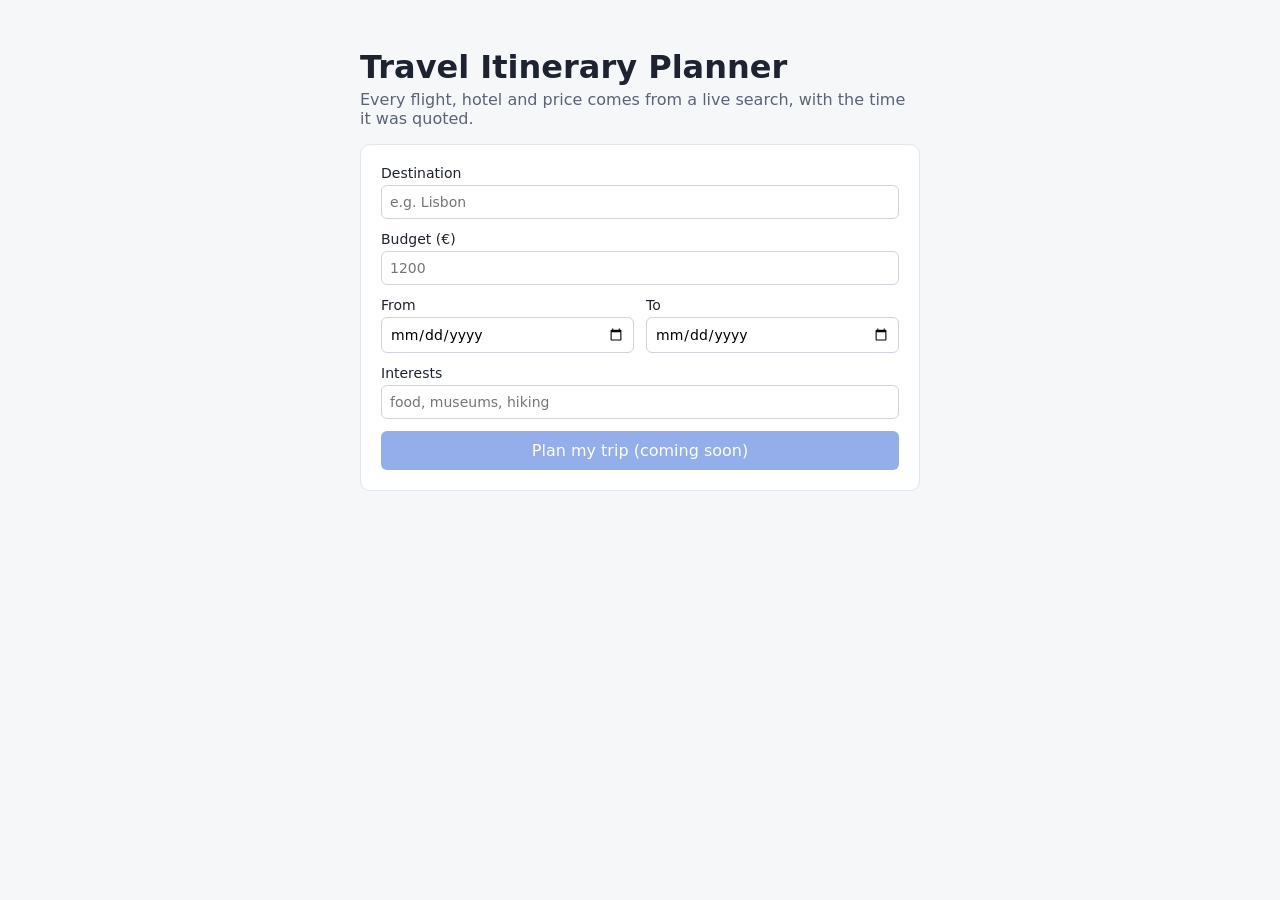
==== frontend/index.html @ 6fda4acf "Project skeleton" ====
<!doctype html>
<!-- The page the user sees: a form for budget, dates and interests, and (later) the itinerary with each item's source and quote time. -->
<html lang="en">
<head>
  <meta charset="utf-8">
  <meta name="viewport" content="width=device-width, initial-scale=1">
  <title>Travel Itinerary Planner</title>
  <link rel="stylesheet" href="style.css">
</head>
<body>
  <main>
    <h1>Travel Itinerary Planner</h1>
    <p class="sub">Every flight, hotel and price comes from a live search, with the time it was quoted.</p>

    <form id="trip-form">
      <label>Destination <input name="destination" placeholder="e.g. Lisbon"></label>
      <label>Budget (€) <input name="budget" type="number" min="0" placeholder="1200"></label>
      <div class="row">
        <label>From <input name="start" type="date"></label>
        <label>To <input name="end" type="date"></label>
      </div>
      <label>Interests <input name="interests" placeholder="food, museums, hiking"></label>
      <button type="submit" disabled>Plan my trip (coming soon)</button>
    </form>

    <section id="itinerary"></section>
  </main>
  <script src="app.js"></script>
</body>
</html>
---- frontend/style.css ----
/* Styles for the planner page. */
body { font-family: system-ui, sans-serif; background: #f6f7f9; color: #1d2330; margin: 0; }
main { max-width: 560px; margin: 48px auto; padding: 0 16px; }
h1 { margin-bottom: 4px; }
.sub { color: #5a6475; margin-top: 0; }
form { display: grid; gap: 12px; background: #fff; padding: 20px; border-radius: 10px; border: 1px solid #e3e6eb; }
label { display: grid; gap: 4px; font-size: 14px; }
input { padding: 8px; border: 1px solid #cfd4dc; border-radius: 6px; font: inherit; }
.row { display: grid; grid-template-columns: 1fr 1fr; gap: 12px; }
button { padding: 10px; border: 0; border-radius: 6px; background: #2b5fd9; color: #fff; font: inherit; }
button:disabled { opacity: .5; }
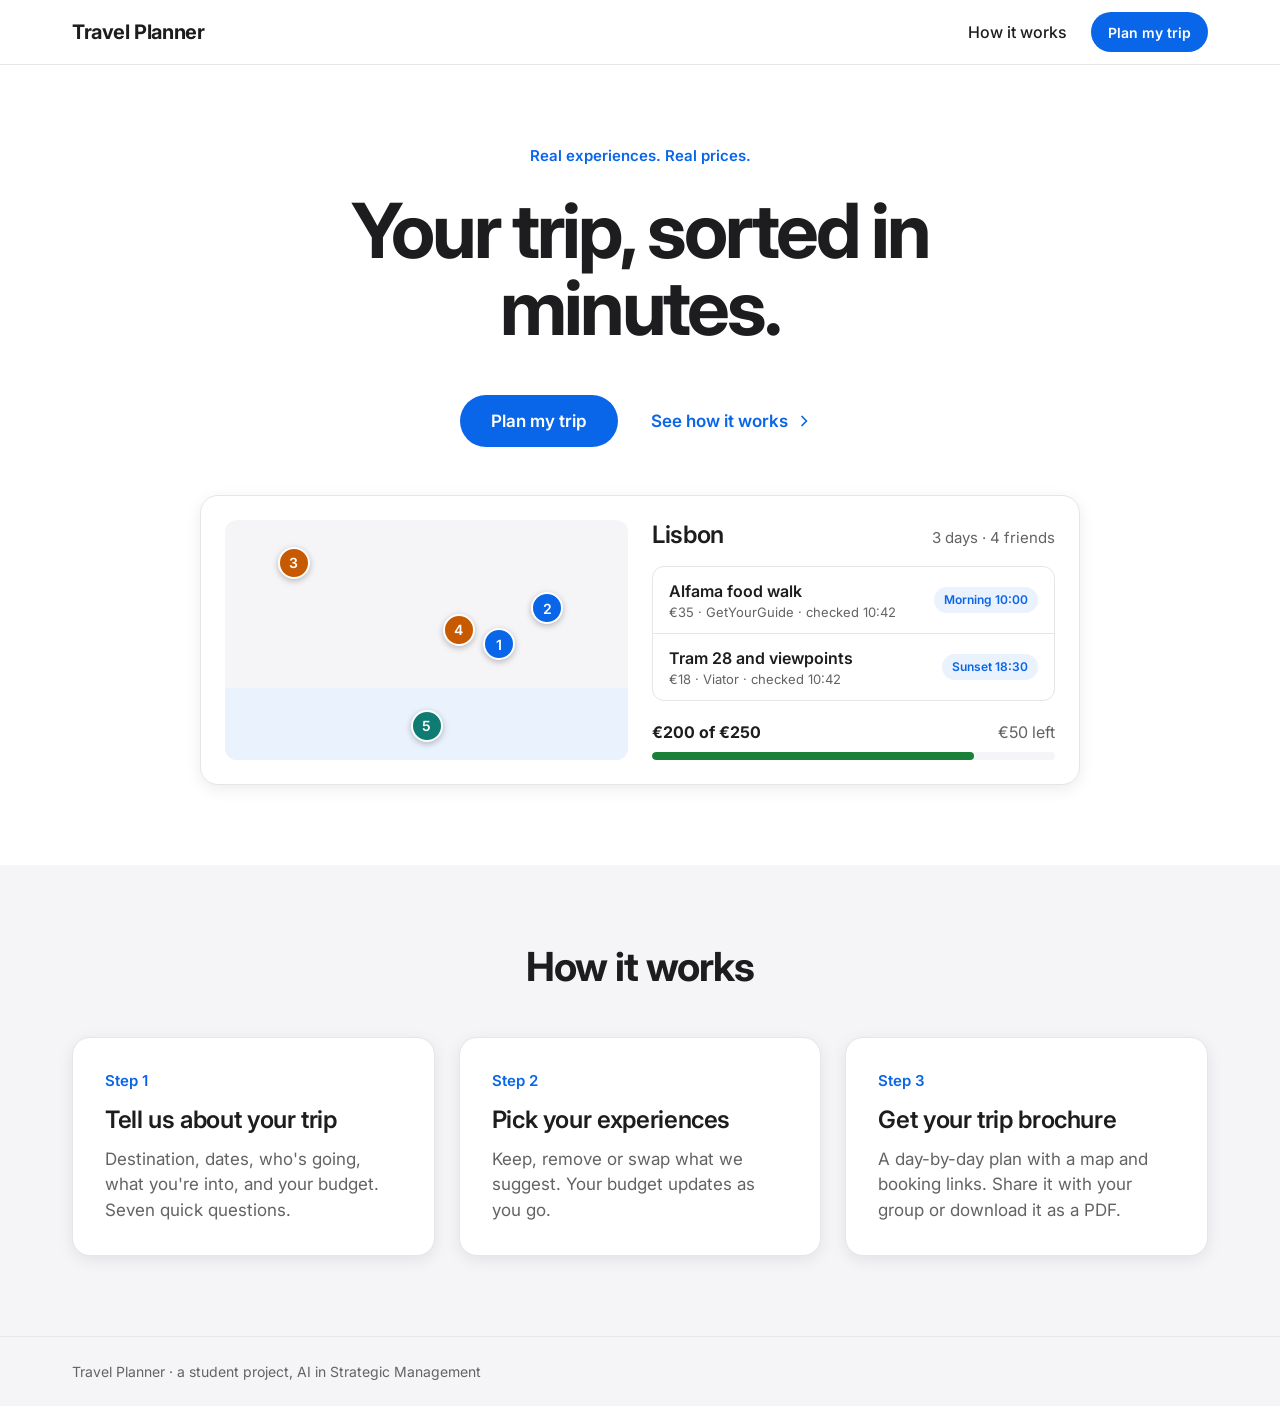
==== commit b6767d95: "Build 4-page frontend from prototype" ====
--- a/frontend/index.html
+++ b/frontend/index.html
@@ -1,30 +1,88 @@
 <!doctype html>
-<!-- The page the user sees: a form for budget, dates and interests, and (later) the itinerary with each item's source and quote time. -->
+<!-- Home: explains what the app does, shows an example trip and sends the user to the questionnaire. -->
 <html lang="en">
 <head>
   <meta charset="utf-8">
   <meta name="viewport" content="width=device-width, initial-scale=1">
   <title>Travel Itinerary Planner</title>
-  <link rel="stylesheet" href="style.css">
+  <link rel="preconnect" href="https://fonts.googleapis.com">
+  <link rel="preconnect" href="https://fonts.gstatic.com" crossorigin>
+  <link rel="stylesheet" href="https://fonts.googleapis.com/css2?family=Inter:wght@400;500;600;700&display=swap">
+  <link rel="stylesheet" href="css/styles.css">
+  <script src="js/mock-data.js" defer></script>
+  <script src="js/index.js" defer></script>
 </head>
 <body>
+  <header class="site-header">
+    <div class="container">
+      <a class="wordmark" href="index.html">Travel Planner</a>
+      <nav class="site-nav" aria-label="Main">
+        <a class="nav-link" href="#how-it-works">How it works</a>
+        <a class="btn btn-primary btn-sm" href="plan.html">Plan my trip</a>
+      </nav>
+    </div>
+  </header>
+
   <main>
-    <h1>Travel Itinerary Planner</h1>
-    <p class="sub">Every flight, hotel and price comes from a live search, with the time it was quoted.</p>
+    <section class="section hero" aria-labelledby="hero-title">
+      <div class="container">
+        <p class="eyebrow">Real experiences. Real prices.</p>
+        <h1 class="display" id="hero-title">Your trip, sorted in minutes.</h1>
+        <div class="hero-actions">
+          <a class="btn btn-primary btn-lg" href="plan.html">Plan my trip</a>
+          <a class="btn btn-text" href="#how-it-works">
+            See how it works
+            <svg class="icon" viewBox="0 0 16 16" fill="none" stroke="currentColor" stroke-width="1.75" stroke-linecap="round" stroke-linejoin="round" aria-hidden="true"><path d="M6 3.5 10.5 8 6 12.5"/></svg>
+          </a>
+        </div>
 
-    <form id="trip-form">
-      <label>Destination <input name="destination" placeholder="e.g. Lisbon"></label>
-      <label>Budget (€) <input name="budget" type="number" min="0" placeholder="1200"></label>
-      <div class="row">
-        <label>From <input name="start" type="date"></label>
-        <label>To <input name="end" type="date"></label>
+        <!-- Example trip, filled from js/mock-data.js -->
+        <section class="card preview" aria-label="Example trip">
+          <div class="map" id="preview-map" role="img" aria-label="Map placeholder with the example trip's stops"></div>
+          <div class="preview-trip">
+            <div class="preview-head">
+              <h2 id="preview-city"></h2>
+              <p class="text-sm muted" id="preview-meta"></p>
+            </div>
+            <ul class="plain list-box" id="preview-list"></ul>
+            <div class="mini-budget">
+              <div class="row">
+                <strong id="preview-used"></strong>
+                <span class="muted" id="preview-left"></span>
+              </div>
+              <div class="budget-track"><div class="budget-fill" id="preview-fill"></div></div>
+            </div>
+          </div>
+        </section>
       </div>
-      <label>Interests <input name="interests" placeholder="food, museums, hiking"></label>
-      <button type="submit" disabled>Plan my trip (coming soon)</button>
-    </form>
+    </section>
 
-    <section id="itinerary"></section>
+    <section class="section section-alt" id="how-it-works" aria-labelledby="how-title">
+      <div class="container">
+        <h2 class="h1 section-title" id="how-title">How it works</h2>
+        <ol class="plain grid-3">
+          <li class="card step-card">
+            <p class="eyebrow">Step 1</p>
+            <h3 class="h2">Tell us about your trip</h3>
+            <p>Destination, dates, who's going, what you're into, and your budget. Seven quick questions.</p>
+          </li>
+          <li class="card step-card">
+            <p class="eyebrow">Step 2</p>
+            <h3 class="h2">Pick your experiences</h3>
+            <p>Keep, remove or swap what we suggest. Your budget updates as you go.</p>
+          </li>
+          <li class="card step-card">
+            <p class="eyebrow">Step 3</p>
+            <h3 class="h2">Get your trip brochure</h3>
+            <p>A day-by-day plan with a map and booking links. Share it with your group or download it as a PDF.</p>
+          </li>
+        </ol>
+      </div>
+    </section>
   </main>
-  <script src="app.js"></script>
+
+  <footer class="site-footer">
+    <div class="container">Travel Planner · a student project, AI in Strategic Management</div>
+  </footer>
 </body>
 </html>
--- a/frontend/css/styles.css
+++ b/frontend/css/styles.css
@@ -0,0 +1,351 @@
+/* Travel Planner design system: styles.css
+   Source of truth: the "Travel Planner" design system (tokens.json).
+   Rule: pages use these variables and classes. Never type a hex colour in HTML. */
+
+/* ---------- 1. Tokens ---------- */
+:root {
+  /* Colour */
+  --blue: #0a66e8;          /* the one accent: primary buttons, links, selected */
+  --blue-hover: #0852c2;
+  --blue-soft: #eaf2fe;     /* selected chip, best-time badge */
+  --ink: #1d1d1f;           /* text */
+  --ink-muted: #636366;     /* sources, timestamps, hints */
+  --surface: #ffffff;       /* cards, panels, header */
+  --surface-alt: #f5f5f7;   /* page background */
+  --line: #e5e5ea;          /* hairlines */
+  --line-strong: #d1d1d6;   /* secondary button and chip borders */
+  --success: #1a7f37;       /* budget bar, under budget */
+  --danger: #d70015;        /* budget bar, over budget */
+  --day-1: #0a66e8;
+  --day-2: #c75a00;
+  --day-3: #0e7c72;
+
+  /* Type */
+  --font-sans: Inter, -apple-system, BlinkMacSystemFont, "Segoe UI", system-ui, sans-serif;
+
+  /* Space */
+  --space-1: 4px;
+  --space-2: 8px;
+  --space-3: 12px;
+  --space-4: 16px;
+  --space-6: 24px;
+  --space-8: 32px;
+  --space-12: 48px;
+  --space-20: 80px;
+
+  /* Radius */
+  --radius-sm: 8px;
+  --radius-md: 12px;
+  --radius-lg: 18px;
+  --radius-pill: 999px;
+
+  /* Shadow and border */
+  --shadow-sm: 0 1px 2px rgba(0, 0, 0, 0.06);
+  --shadow-md: 0 4px 16px rgba(0, 0, 0, 0.08);
+  --shadow-lg: 0 12px 32px rgba(0, 0, 0, 0.12);
+  --border-hair: 1px solid var(--line);
+}
+
+/* ---------- 2. Base ---------- */
+*, *::before, *::after { box-sizing: border-box; }
+
+body {
+  margin: 0;
+  font-family: var(--font-sans);
+  font-size: 16px;
+  line-height: 1.5;
+  color: var(--ink);
+  background: var(--surface-alt);
+  -webkit-font-smoothing: antialiased;
+}
+
+h1, h2, h3, p { margin: 0; }
+
+.display { font-size: 76px; line-height: 1.02; font-weight: 700; letter-spacing: -0.04em; }
+h1, .h1  { font-size: 40px; line-height: 1.12; font-weight: 700; letter-spacing: -0.025em; }
+h2, .h2  { font-size: 24px; line-height: 1.25; font-weight: 600; letter-spacing: -0.015em; }
+h3, .h3  { font-size: 18px; line-height: 1.3;  font-weight: 600; letter-spacing: -0.01em; }
+.body-lg { font-size: 19px; line-height: 1.5; }
+.caption { font-size: 13px; line-height: 1.4; color: var(--ink-muted); }
+.muted   { color: var(--ink-muted); }
+.eyebrow { font-size: 15px; font-weight: 600; color: var(--blue); }
+
+a { color: var(--blue); text-decoration: none; }
+a:hover { color: var(--blue-hover); }
+
+:focus-visible { outline: 2px solid var(--blue); outline-offset: 2px; }
+
+/* ---------- 3. Layout ---------- */
+.container { width: 100%; max-width: 1200px; margin: 0 auto; padding: 0 var(--space-8); }
+
+.site-header { background: var(--surface); border-bottom: var(--border-hair); }
+.site-header .container {
+  min-height: 64px; display: flex; align-items: center;
+  justify-content: space-between; gap: var(--space-4); flex-wrap: wrap;
+}
+.wordmark { font-size: 20px; font-weight: 700; letter-spacing: -0.02em; color: var(--ink); }
+
+.progress { height: 3px; background: var(--line); }
+.progress > span { display: block; height: 100%; background: var(--blue); }
+
+/* Main column + side panel; the panel stacks under the main column on narrow screens */
+.with-aside { display: flex; flex-wrap: wrap; gap: var(--space-8); align-items: flex-start; }
+.with-aside > main, .with-aside > .main { flex: 999 1 560px; min-width: 0; }
+.with-aside > aside { flex: 1 1 300px; min-width: 0; }
+
+.card-grid { display: grid; grid-template-columns: repeat(auto-fill, minmax(300px, 1fr)); gap: var(--space-6); }
+
+.section { padding: var(--space-20) 0; }
+.section-alt { background: var(--surface-alt); }
+
+/* ---------- 4. Components ---------- */
+
+/* Button: .btn + .btn-primary | .btn-secondary | .btn-text */
+.btn {
+  display: inline-flex; align-items: center; justify-content: center; gap: var(--space-2);
+  height: 48px; padding: 0 var(--space-6);
+  border-radius: var(--radius-pill); border: 1px solid transparent;
+  font: 600 15px var(--font-sans); cursor: pointer;
+  transition: background 0.15s ease-out, border-color 0.15s ease-out;
+}
+.btn-primary { background: var(--blue); color: #fff; }
+.btn-primary:hover { background: var(--blue-hover); color: #fff; }
+.btn-secondary { background: var(--surface); color: var(--ink); border-color: var(--line-strong); }
+.btn-secondary:hover { border-color: var(--ink-muted); color: var(--ink); }
+.btn-text { background: transparent; color: var(--blue); padding: 0 var(--space-2); }
+.btn-lg { height: 52px; padding: 0 30px; font-size: 17px; }
+.btn-sm { height: 40px; padding: 0 var(--space-4); font-size: 14px; }
+.btn:disabled { background: var(--line); border-color: var(--line); color: var(--ink-muted); cursor: default; }
+
+/* Chip: questionnaire choices. Add .is-on when selected (and aria-pressed="true") */
+.chip {
+  display: inline-flex; align-items: center; gap: 6px;
+  height: 44px; padding: 0 18px;
+  border-radius: var(--radius-pill); border: 1px solid var(--line-strong);
+  background: var(--surface); color: var(--ink);
+  font: 500 15px var(--font-sans); cursor: pointer;
+}
+.chip.is-on { background: var(--blue-soft); border: 1.5px solid var(--blue); color: var(--blue); font-weight: 600; }
+.chips { display: flex; flex-wrap: wrap; gap: var(--space-3); }
+
+/* Card */
+.card {
+  background: var(--surface); border: var(--border-hair);
+  border-radius: var(--radius-lg); box-shadow: var(--shadow-md);
+  padding: var(--space-6);
+}
+
+/* Experience card */
+.experience { padding: var(--space-3); display: flex; flex-direction: column; gap: var(--space-3); transition: box-shadow 0.2s ease-out; }
+.experience:hover { box-shadow: var(--shadow-lg); }
+.experience .photo { height: 150px; border-radius: 10px; background: var(--surface-alt); object-fit: cover; width: 100%; }
+.experience .body { padding: var(--space-1) var(--space-2) var(--space-2); display: flex; flex-direction: column; gap: var(--space-3); flex-grow: 1; }
+.experience .price { font-size: 24px; font-weight: 700; letter-spacing: -0.02em; }
+.experience .why { font-size: 13px; font-weight: 500; color: var(--blue); }
+.experience .actions { display: grid; grid-template-columns: repeat(3, minmax(0, 1fr)); gap: var(--space-2); border-top: var(--border-hair); padding-top: var(--space-3); margin-top: auto; }
+.experience.is-removed { box-shadow: none; border-style: dashed; border-color: #c7c7cc; padding: 14px 20px; flex-direction: row; align-items: center; justify-content: space-between; }
+.experience.is-removed .name { text-decoration: line-through; color: var(--ink-muted); }
+
+/* Best-time badge (a button: clicking it lets the user change the time) */
+.time-badge {
+  align-self: flex-start; display: flex; flex-direction: column; align-items: flex-start; gap: 2px;
+  min-height: 44px; padding: 6px 14px; border: none; border-radius: var(--radius-md);
+  background: var(--blue-soft); font-family: inherit; text-align: left; cursor: pointer;
+}
+.time-badge .when { font-size: 14px; font-weight: 600; color: var(--blue); }
+.time-badge .reason { font-size: 13px; color: var(--ink); }
+
+/* Small pill badge */
+.badge { display: inline-block; padding: 4px 10px; border-radius: var(--radius-pill); background: var(--blue-soft); color: var(--blue); font-size: 12px; font-weight: 600; }
+
+/* Budget bar: add .is-over on the wrapper when over budget */
+.budget .amount { font-size: 30px; font-weight: 700; letter-spacing: -0.02em; }
+.budget-track { height: 8px; border-radius: var(--radius-pill); background: var(--surface-alt); overflow: hidden; }
+.budget-fill { height: 100%; border-radius: var(--radius-pill); background: var(--success); transition: width 0.2s ease-out; }
+.budget.is-over .budget-fill { background: var(--danger); }
+.budget.is-over .budget-left { color: var(--danger); font-weight: 600; }
+
+/* Map pin, coloured per day */
+.pin {
+  width: 32px; height: 32px; border-radius: 50%;
+  display: inline-flex; align-items: center; justify-content: center;
+  color: #fff; font-size: 14px; font-weight: 600;
+  border: 2px solid #fff; box-shadow: 0 2px 6px rgba(0, 0, 0, 0.25);
+}
+.pin.day-1 { background: var(--day-1); }
+.pin.day-2 { background: var(--day-2); }
+.pin.day-3 { background: var(--day-3); }
+
+/* ---------- 5. Small screens ---------- */
+@media (max-width: 640px) {
+  .container { padding: 0 var(--space-4); }
+  .display { font-size: 48px; }
+  h1, .h1 { font-size: 32px; }
+}
+
+/* ---------- 6. Pages ----------
+   Layouts for index, plan, experiences and brochure (docs/prototype/*.png).
+   Uses only the tokens above; the tokens and sections 1-5 are unchanged. */
+
+/* Helpers */
+[hidden] { display: none !important; }
+.plain { list-style: none; margin: 0; padding: 0; }
+.visually-hidden {
+  position: absolute; width: 1px; height: 1px; padding: 0; margin: -1px;
+  overflow: hidden; clip: rect(0 0 0 0); white-space: nowrap; border: 0;
+}
+.text-sm { font-size: 15px; line-height: 1.4; }
+.divider { border: 0; border-top: var(--border-hair); margin: 0; }
+.icon { width: 16px; height: 16px; flex: none; }
+
+/* Button extras */
+.btn-block { width: 100%; }
+.btn.is-on { background: var(--blue-soft); border: 1.5px solid var(--blue); color: var(--blue); }
+.btn-accent, .btn-accent:hover { color: var(--blue); }
+.btn[aria-disabled="true"], .time-badge[aria-disabled="true"] { cursor: default; }
+
+/* Header navigation (vertical padding only shows when the header wraps on narrow screens) */
+.site-header .container { padding-top: var(--space-2); padding-bottom: var(--space-2); }
+.site-nav { display: flex; align-items: center; gap: var(--space-3); flex-wrap: wrap; }
+.nav-link { color: var(--ink); font-weight: 500; margin-right: var(--space-3); }
+.nav-link:hover { color: var(--blue); }
+.link-underline { font-weight: 500; text-decoration: underline; text-underline-offset: 3px; margin-right: var(--space-3); }
+.header-step { font-size: 15px; color: var(--ink-muted); }
+
+/* Footer */
+.site-footer { border-top: var(--border-hair); padding: var(--space-6) 0; font-size: 14px; color: var(--ink-muted); }
+
+/* Grey pages: space under the header */
+.page { padding-top: var(--space-12); padding-bottom: var(--space-20); }
+.page-head { margin-bottom: var(--space-8); }
+.page-head .body-lg { margin-top: var(--space-1); }
+
+/* Wider side panel, as in the prototype (still stacks under the main column on narrow screens) */
+.with-aside > aside.aside-wide { flex-basis: 348px; }
+
+/* Map placeholder: pins placed by x/y percentages, water band at the bottom */
+.map { position: relative; overflow: hidden; border-radius: var(--radius-md); background: var(--surface-alt); }
+.map::after { content: ""; position: absolute; left: 0; right: 0; bottom: 0; height: 30%; background: var(--blue-soft); }
+.map .pin { position: absolute; z-index: 1; transform: translate(-50%, -50%); }
+.map-label { position: absolute; z-index: 1; left: var(--space-4); bottom: var(--space-3); }
+
+/* Home */
+.hero { background: var(--surface); text-align: center; }
+.hero .eyebrow { margin-bottom: var(--space-6); }
+.hero .display { max-width: 720px; margin: 0 auto; }
+.hero-actions { display: flex; justify-content: center; align-items: center; gap: var(--space-6); flex-wrap: wrap; margin-top: var(--space-12); }
+.hero-actions .btn-text { font-size: 17px; }
+
+.preview {
+  max-width: 880px; margin: var(--space-12) auto 0; text-align: left;
+  display: grid; grid-template-columns: repeat(2, minmax(0, 1fr)); gap: var(--space-6);
+}
+.preview .map { min-height: 240px; }
+.preview-trip { display: flex; flex-direction: column; gap: var(--space-4); min-width: 0; }
+.preview-head { display: flex; justify-content: space-between; align-items: baseline; gap: var(--space-3); flex-wrap: wrap; }
+.list-box { border: var(--border-hair); border-radius: var(--radius-md); }
+.list-box > li { display: flex; align-items: center; justify-content: space-between; gap: var(--space-3); padding: var(--space-3) var(--space-4); }
+.list-box > li + li { border-top: var(--border-hair); }
+.list-box .name { font-weight: 600; }
+.list-box .badge { flex: none; }
+.mini-budget { margin-top: auto; display: flex; flex-direction: column; gap: var(--space-2); }
+.mini-budget .row { display: flex; justify-content: space-between; gap: var(--space-3); }
+
+.section-title { text-align: center; margin-bottom: var(--space-12); }
+.grid-3 { display: grid; grid-template-columns: repeat(3, minmax(0, 1fr)); gap: var(--space-6); }
+.step-card { padding: var(--space-8); display: flex; flex-direction: column; gap: var(--space-3); }
+.step-card p:last-child { font-size: 17px; color: var(--ink-muted); }
+
+/* Questionnaire */
+.question { max-width: 696px; margin: 0 auto; padding: var(--space-12) calc(var(--space-12) - var(--space-1)); }
+.question .lead { margin-top: var(--space-3); color: var(--ink-muted); }
+.question-body { margin-top: var(--space-8); display: flex; flex-direction: column; gap: var(--space-6); }
+.field { display: flex; flex-direction: column; gap: var(--space-2); min-width: 0; }
+.field-label { font-size: 14px; font-weight: 600; }
+.field-row { display: flex; gap: var(--space-4); flex-wrap: wrap; }
+.field-row > .field { flex: 1 1 200px; }
+.field-error { font-size: 13px; color: var(--danger); }
+.input {
+  width: 100%; height: 48px; padding: 0 var(--space-4);
+  border: 1px solid var(--line-strong); border-radius: var(--radius-md);
+  background: var(--surface); color: var(--ink); font: 400 16px var(--font-sans);
+}
+.input-short { max-width: 160px; }
+textarea.input { height: auto; min-height: 96px; padding: var(--space-3) var(--space-4); line-height: 1.5; resize: vertical; }
+.input-money { position: relative; max-width: 240px; }
+.input-money::before { content: "€"; position: absolute; left: var(--space-4); top: 50%; transform: translateY(-50%); color: var(--ink-muted); }
+.input-money .input { padding-left: 34px; }
+.range { width: 100%; accent-color: var(--blue); }
+.range-labels { display: flex; justify-content: space-between; }
+.summary-box {
+  margin-top: var(--space-8); padding: var(--space-3) var(--space-4);
+  display: flex; flex-wrap: wrap; align-items: baseline; gap: var(--space-1) var(--space-3);
+  border-radius: var(--radius-md); background: var(--surface-alt);
+}
+.summary-box .label { font-size: 13px; font-weight: 600; color: var(--ink-muted); }
+.step-nav { margin-top: var(--space-8); padding-top: var(--space-6); border-top: var(--border-hair); display: flex; justify-content: space-between; gap: var(--space-3); }
+
+/* Experience list */
+.experience .photo-placeholder { display: flex; align-items: center; justify-content: center; font-size: 14px; color: var(--ink-muted); }
+.experience .text { display: flex; flex-direction: column; gap: var(--space-1); }
+.experience .desc { font-size: 15px; line-height: 1.4; color: var(--ink-muted); }
+.time-badge .when { display: inline-flex; align-items: center; gap: 6px; }
+.price-row { display: flex; align-items: baseline; justify-content: space-between; gap: var(--space-2) var(--space-3); flex-wrap: wrap; }
+.removed-list { display: flex; flex-direction: column; gap: var(--space-6); margin-top: var(--space-6); }
+.more-ideas { margin-top: var(--space-6); }
+
+.budget { display: flex; flex-direction: column; gap: var(--space-6); }
+.budget-meter { display: flex; flex-direction: column; gap: var(--space-3); }
+.budget-head { display: flex; align-items: baseline; justify-content: space-between; gap: var(--space-2); flex-wrap: wrap; }
+.budget-head .of { font-size: 17px; color: var(--ink-muted); margin-left: var(--space-2); }
+.budget-left { font-size: 15px; color: var(--ink-muted); }
+.kept-title { font-size: 13px; font-weight: 600; color: var(--ink-muted); margin-bottom: var(--space-2); }
+.kept-list li { display: flex; justify-content: space-between; gap: var(--space-3); }
+.kept-list li + li { margin-top: var(--space-1); }
+.kept-list .cost { font-weight: 600; }
+.budget-actions { display: flex; flex-direction: column; gap: var(--space-3); }
+
+/* Brochure */
+.title-xl { font-size: 56px; line-height: 1.08; letter-spacing: -0.035em; margin-top: var(--space-2); }
+.brochure-head .body-lg { margin-top: var(--space-2); }
+.cover {
+  height: 280px; margin: var(--space-6) 0 calc(var(--space-8) + var(--space-2));
+  display: flex; align-items: center; justify-content: center;
+  border-radius: var(--radius-lg); background: var(--line); color: var(--ink-muted); font-size: 15px;
+}
+.day + .day { margin-top: calc(var(--space-8) + var(--space-2)); }
+.day-title { display: flex; align-items: center; gap: var(--space-3); margin-bottom: var(--space-4); }
+.day-dot { width: 10px; height: 10px; border-radius: 50%; flex: none; }
+.day-dot.day-1 { background: var(--day-1); }
+.day-dot.day-2 { background: var(--day-2); }
+.day-dot.day-3 { background: var(--day-3); }
+.stops { display: flex; flex-direction: column; gap: var(--space-4); }
+.stop { display: flex; align-items: center; flex-wrap: wrap; gap: var(--space-4); }
+.stop > .pin { width: 40px; height: 40px; font-size: 16px; flex: none; border: none; box-shadow: none; }
+.stop-body { flex: 1 1 200px; min-width: 0; display: flex; flex-direction: column; gap: 2px; }
+.stop-time { font-size: 15px; font-weight: 600; color: var(--blue); }
+.stop-reason { font-size: 15px; color: var(--ink-muted); }
+.stop-price { margin-top: var(--space-1); }
+.stop-price strong { font-size: 20px; font-weight: 700; letter-spacing: -0.01em; }
+.stop > .btn { margin-left: auto; }
+
+.aside-stack { display: flex; flex-direction: column; gap: var(--space-6); }
+.map-card { padding: var(--space-4); display: flex; flex-direction: column; gap: var(--space-4); }
+.map-card h2 { padding: var(--space-2) var(--space-1) 0; }
+.map-card .map { height: 320px; }
+.legend { display: flex; flex-wrap: wrap; gap: var(--space-4); padding: 0 var(--space-1) var(--space-2); font-size: 14px; }
+.legend li { display: inline-flex; align-items: center; gap: var(--space-2); }
+.total-card { display: flex; flex-direction: column; gap: var(--space-3); }
+.total-row { display: flex; align-items: baseline; justify-content: space-between; gap: var(--space-2); flex-wrap: wrap; }
+.total-amount { font-size: 30px; font-weight: 700; letter-spacing: -0.02em; }
+.over-note { font-size: 15px; font-weight: 600; color: var(--danger); }
+
+@media (max-width: 640px) {
+  .page { padding-top: var(--space-8); padding-bottom: var(--space-12); }
+  .preview { grid-template-columns: 1fr; }
+  .grid-3 { grid-template-columns: 1fr; }
+  .step-card { padding: var(--space-6); }
+  .question { padding: var(--space-6); }
+  .title-xl { font-size: 40px; }
+  .cover { height: 180px; }
+}
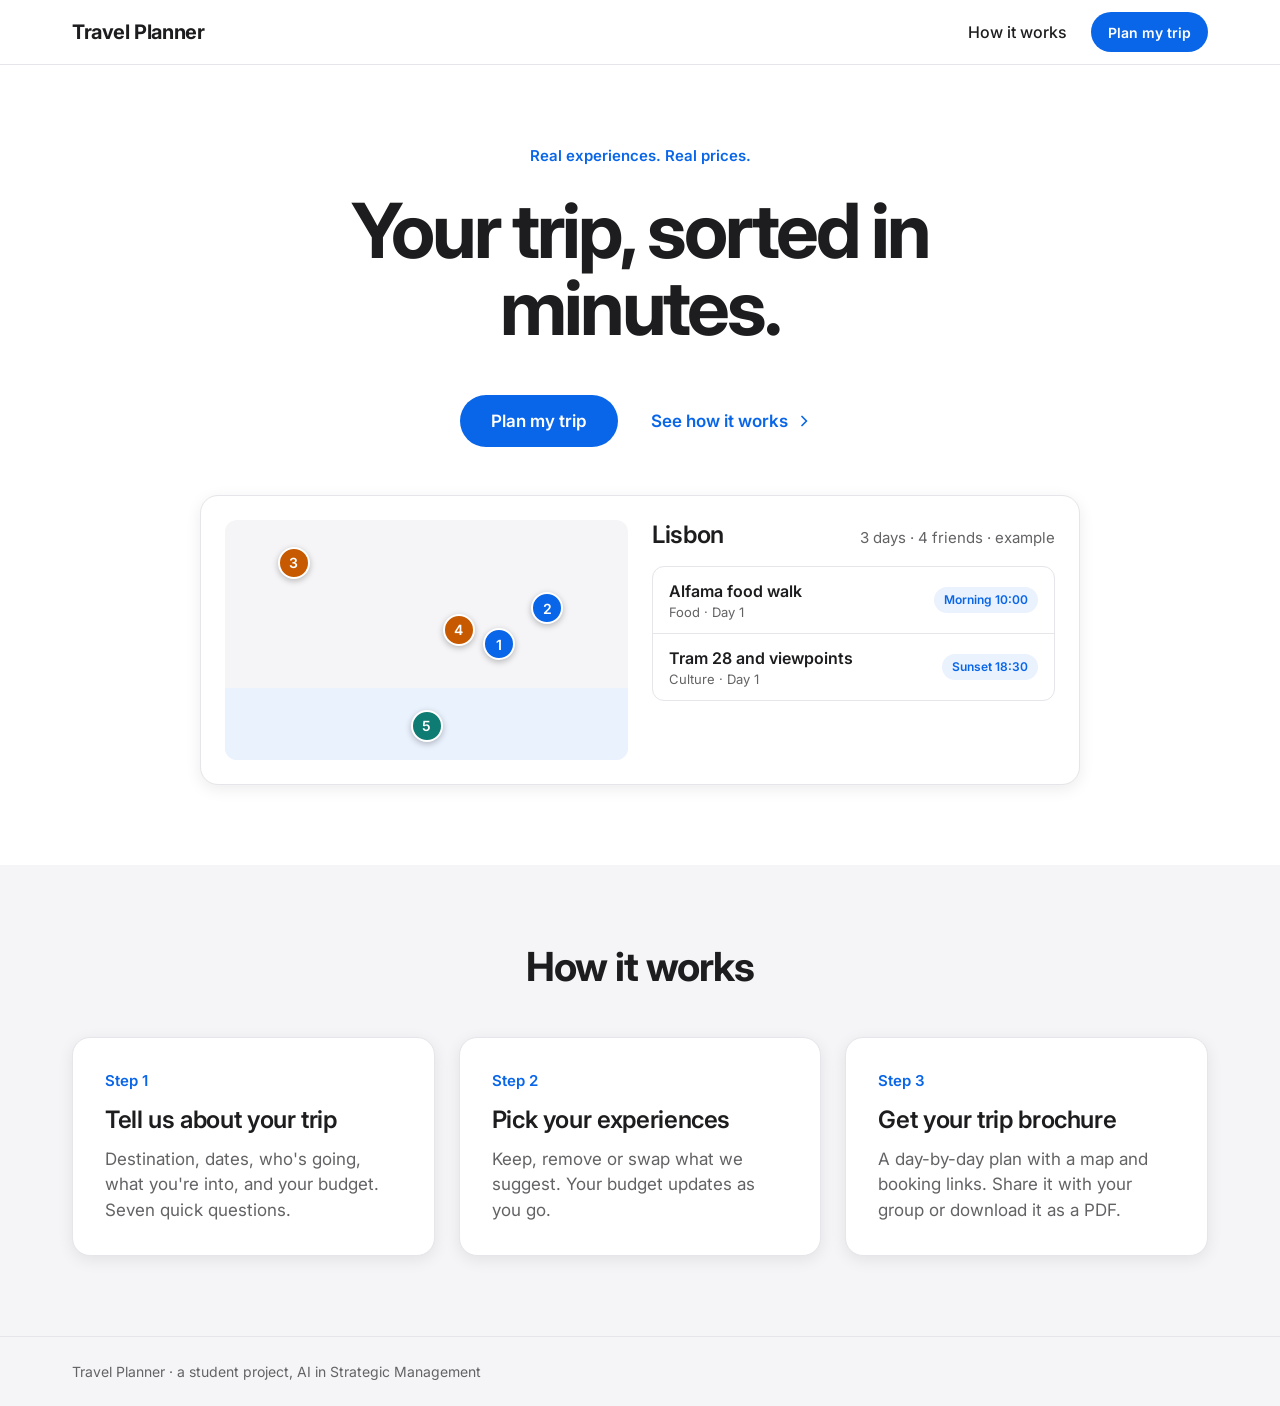
==== commit 2ed1c2b6: "Backend without AI, demo mode, samples for all 7 interests" ====
--- a/frontend/index.html
+++ b/frontend/index.html
@@ -9,7 +9,6 @@
   <link rel="preconnect" href="https://fonts.gstatic.com" crossorigin>
   <link rel="stylesheet" href="https://fonts.googleapis.com/css2?family=Inter:wght@400;500;600;700&display=swap">
   <link rel="stylesheet" href="css/styles.css">
-  <script src="js/mock-data.js" defer></script>
   <script src="js/index.js" defer></script>
 </head>
 <body>
@@ -36,7 +35,7 @@
           </a>
         </div>
 
-        <!-- Example trip, filled from js/mock-data.js -->
+        <!-- Example trip: a static illustration filled by js/index.js (no prices: those only come from the API) -->
         <section class="card preview" aria-label="Example trip">
           <div class="map" id="preview-map" role="img" aria-label="Map placeholder with the example trip's stops"></div>
           <div class="preview-trip">
@@ -45,13 +44,6 @@
               <p class="text-sm muted" id="preview-meta"></p>
             </div>
             <ul class="plain list-box" id="preview-list"></ul>
-            <div class="mini-budget">
-              <div class="row">
-                <strong id="preview-used"></strong>
-                <span class="muted" id="preview-left"></span>
-              </div>
-              <div class="budget-track"><div class="budget-fill" id="preview-fill"></div></div>
-            </div>
           </div>
         </section>
       </div>
